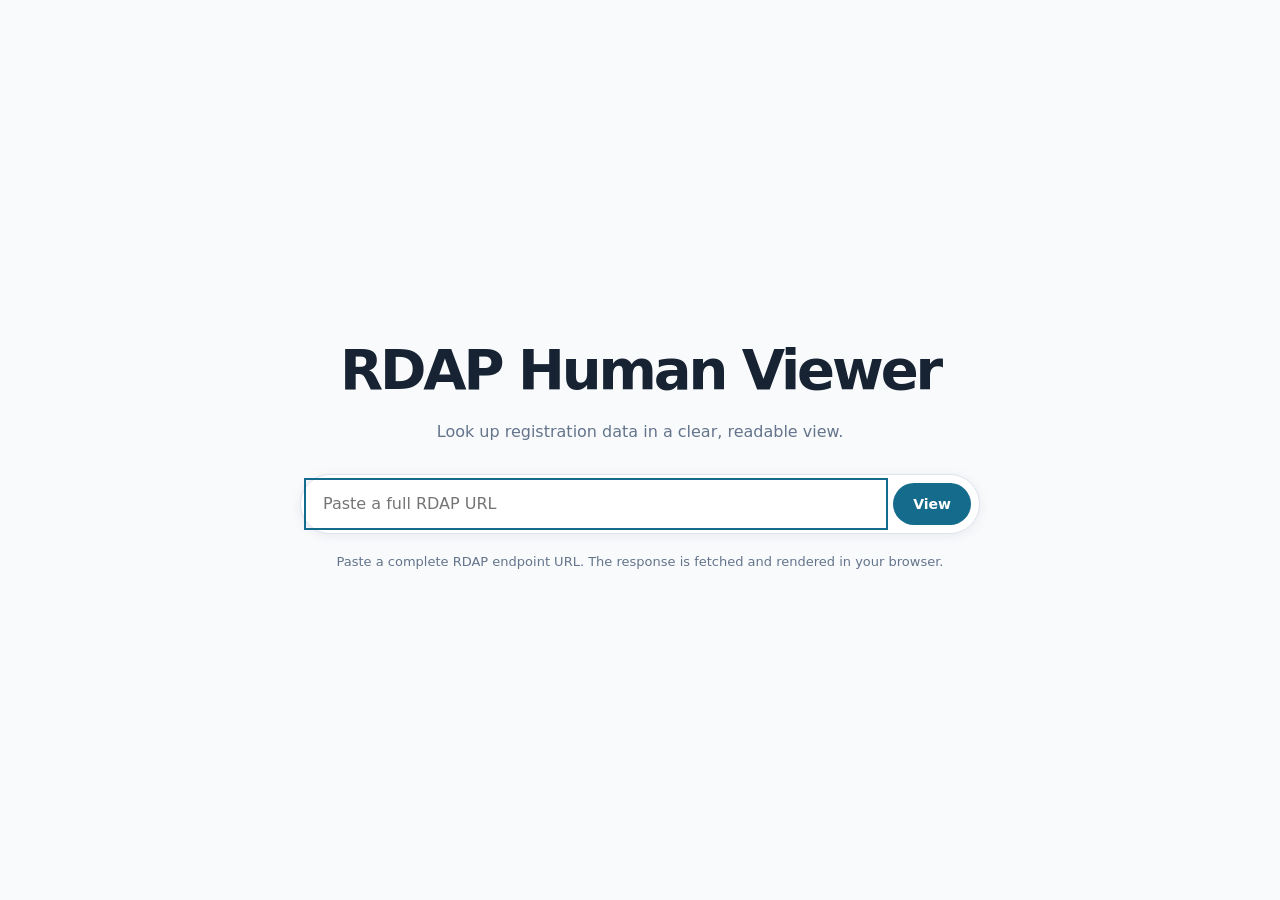
==== web/index.html @ 5866543b "chore:(AI) intial commit" ====
<!doctype html>
<html lang="en">
<head>
  <meta charset="utf-8">
  <meta name="viewport" content="width=device-width, initial-scale=1">
  <meta name="description" content="A clear, standards-aware view of RDAP registration data, rendered in your browser.">
  <title>RDAP Human Viewer</title>
  <style>
    :root{color-scheme:light dark;font:16px/1.5 system-ui,-apple-system,BlinkMacSystemFont,"Segoe UI",sans-serif;background:#f8fafc;color:#172332}
    @media(prefers-color-scheme:dark){:root{background:#101820;color:#e9f2fa}}
    *{box-sizing:border-box}body{margin:0;min-height:100vh;display:grid;place-items:center;padding:24px}
    .landing{width:min(100%,680px);text-align:center}.brand{font-size:clamp(36px,8vw,56px);font-weight:650;letter-spacing:-.055em;margin:0 0 8px}.tagline{color:#64748b;margin:0 0 30px}
    form{display:flex;gap:10px;padding:8px;border:1px solid #dce4ec;border-radius:999px;background:#fff;box-shadow:0 2px 12px #17233212}
    input{flex:1;min-width:0;border:0;outline:0;background:transparent;color:#172332;padding:9px 14px;font:inherit}
    button{border:0;border-radius:999px;background:#156b8c;color:white;padding:10px 20px;font:600 14px system-ui,sans-serif;cursor:pointer}button:focus-visible,input:focus-visible{outline:2px solid #156b8c;outline-offset:3px}
    .hint{font-size:13px;color:#64748b;margin:18px 0 0}.error{color:#b42318;margin:14px 0 0;font-size:14px}
    @media(prefers-color-scheme:dark){.tagline,.hint{color:#afc0cf}form{background:#17232d;border-color:#324450;box-shadow:none}input{color:#e9f2fa}button{background:#176b82}.error{color:#ff9b91}}
    [hidden]{display:none!important}
  </style>
</head>
<body>
  <main class="landing" id="landing">
    <h1 class="brand">RDAP Human Viewer</h1>
    <p class="tagline">Look up registration data in a clear, readable view.</p>
    <form id="lookup-form" role="search">
      <input id="rdap-url" name="url" type="url" inputmode="url" placeholder="Paste a full RDAP URL" aria-label="Full RDAP URL" required>
      <button type="submit">View</button>
    </form>
    <p id="lookup-error" class="error" role="alert" hidden></p>
    <p class="hint">Paste a complete RDAP endpoint URL. The response is fetched and rendered in your browser.</p>
  </main>
  <div id="viewer-root" hidden></div>
  <script src="../core/rdap.js"></script>
  <script src="../core/renderer.js"></script>
  <script src="src/app.js" data-core-root="../core/"></script>
</body>
</html>
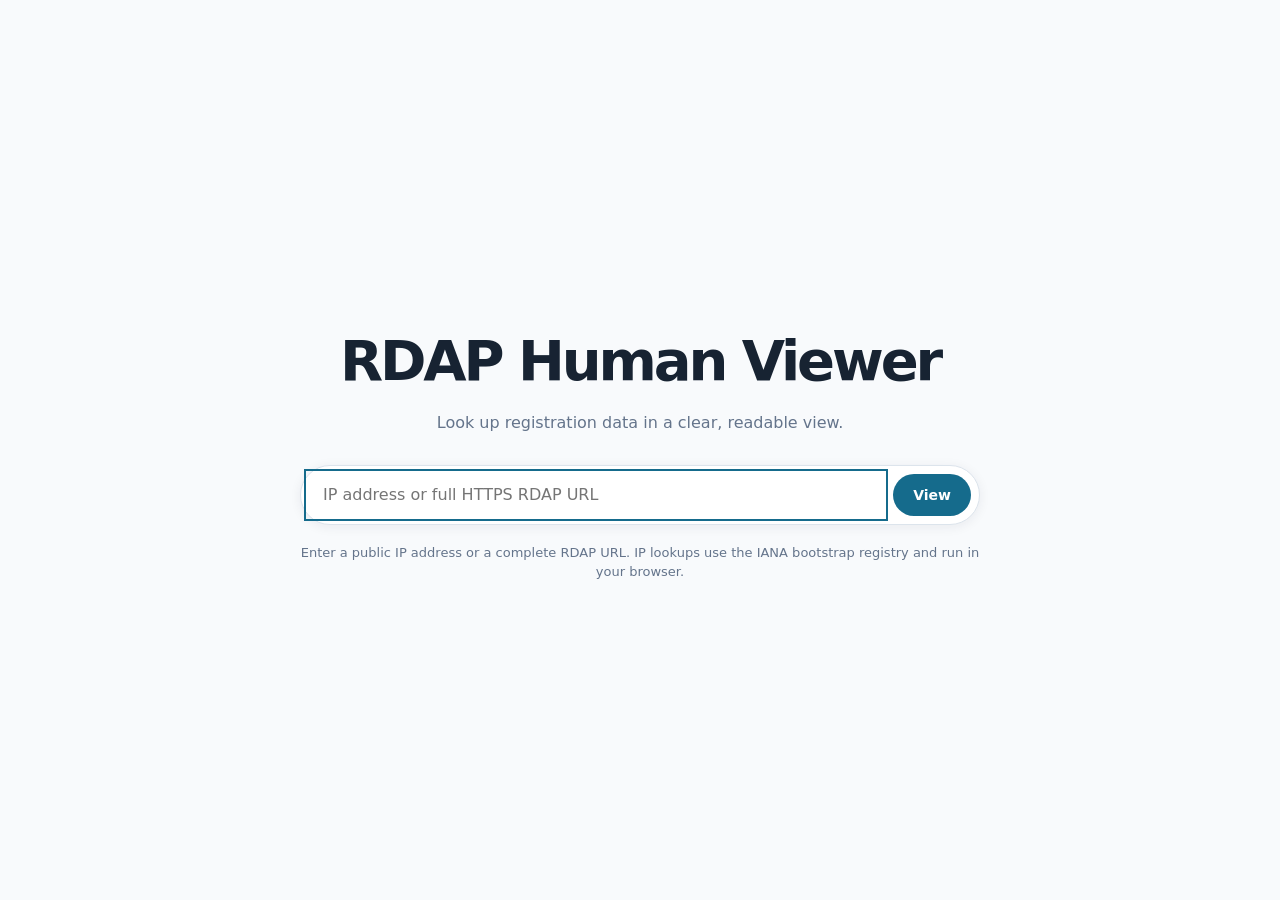
==== commit 3fefeda4: "chore:(AI) allow URL or IPs" ====
--- a/web/index.html
+++ b/web/index.html
@@ -23,11 +23,12 @@
     <h1 class="brand">RDAP Human Viewer</h1>
     <p class="tagline">Look up registration data in a clear, readable view.</p>
     <form id="lookup-form" role="search">
-      <input id="rdap-url" name="url" type="url" inputmode="url" placeholder="Paste a full RDAP URL" aria-label="Full RDAP URL" required>
+      <input id="rdap-url" name="url" type="text" inputmode="url" placeholder="IP address or full HTTPS RDAP URL" aria-label="IPv4 address, IPv6 address, or full HTTPS RDAP URL" aria-describedby="lookup-status lookup-error" required>
       <button type="submit">View</button>
     </form>
+    <p id="lookup-status" role="status" aria-live="polite" hidden></p>
     <p id="lookup-error" class="error" role="alert" hidden></p>
-    <p class="hint">Paste a complete RDAP endpoint URL. The response is fetched and rendered in your browser.</p>
+    <p class="hint">Enter a public IP address or a complete RDAP URL. IP lookups use the IANA bootstrap registry and run in your browser.</p>
   </main>
   <div id="viewer-root" hidden></div>
   <script src="../core/rdap.js"></script>
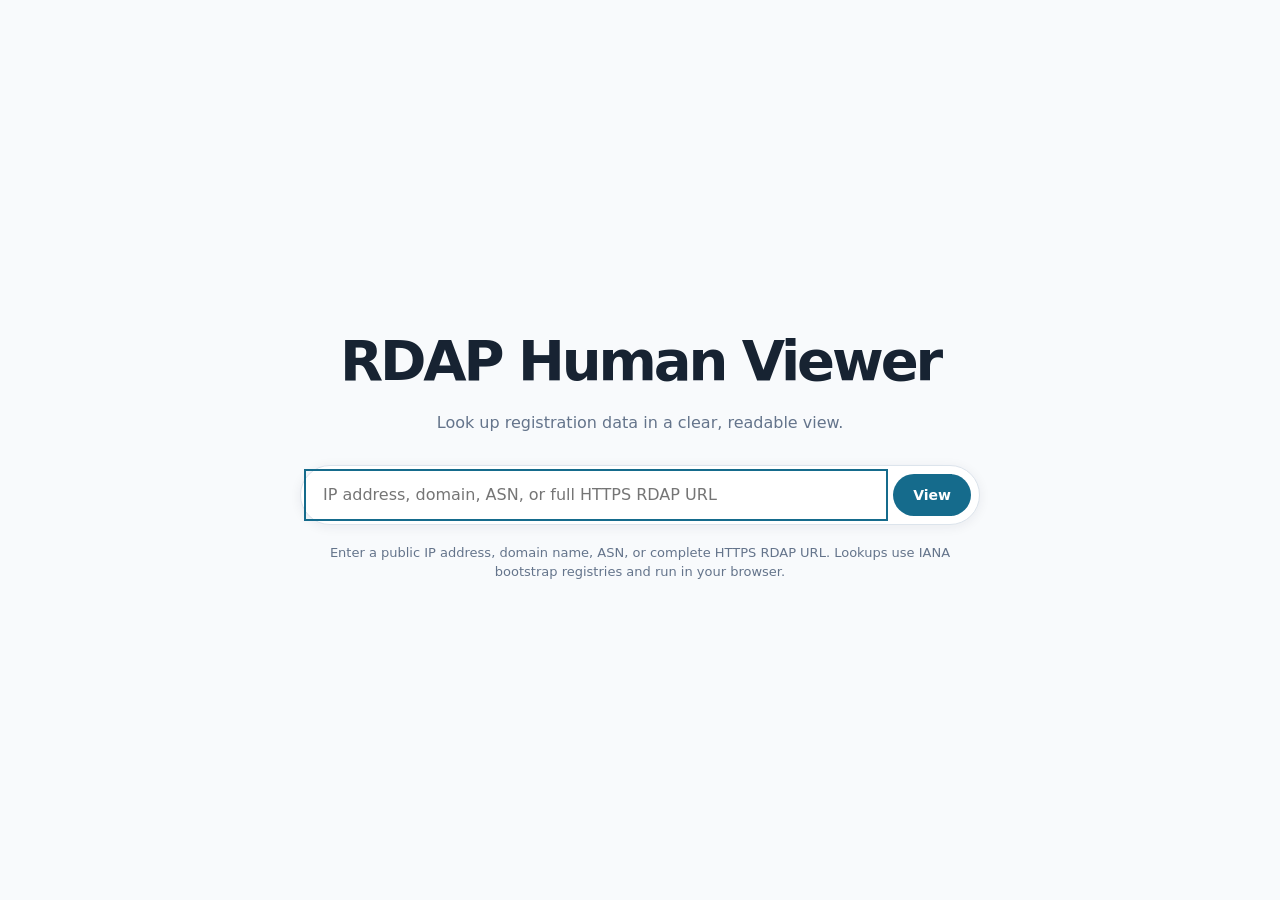
==== commit 598f5696: "chore:(AI) add all types of input RDAP supports" ====
--- a/web/index.html
+++ b/web/index.html
@@ -23,12 +23,12 @@
     <h1 class="brand">RDAP Human Viewer</h1>
     <p class="tagline">Look up registration data in a clear, readable view.</p>
     <form id="lookup-form" role="search">
-      <input id="rdap-url" name="url" type="text" inputmode="url" placeholder="IP address or full HTTPS RDAP URL" aria-label="IPv4 address, IPv6 address, or full HTTPS RDAP URL" aria-describedby="lookup-status lookup-error" required>
+      <input id="rdap-url" name="url" type="text" inputmode="url" placeholder="IP address, domain, ASN, or full HTTPS RDAP URL" aria-label="IPv4 or IPv6 address, domain name, ASN, or full HTTPS RDAP URL" aria-describedby="lookup-status lookup-error" required>
       <button type="submit">View</button>
     </form>
     <p id="lookup-status" role="status" aria-live="polite" hidden></p>
     <p id="lookup-error" class="error" role="alert" hidden></p>
-    <p class="hint">Enter a public IP address or a complete RDAP URL. IP lookups use the IANA bootstrap registry and run in your browser.</p>
+    <p class="hint">Enter a public IP address, domain name, ASN, or complete HTTPS RDAP URL. Lookups use IANA bootstrap registries and run in your browser.</p>
   </main>
   <div id="viewer-root" hidden></div>
   <script src="../core/rdap.js"></script>
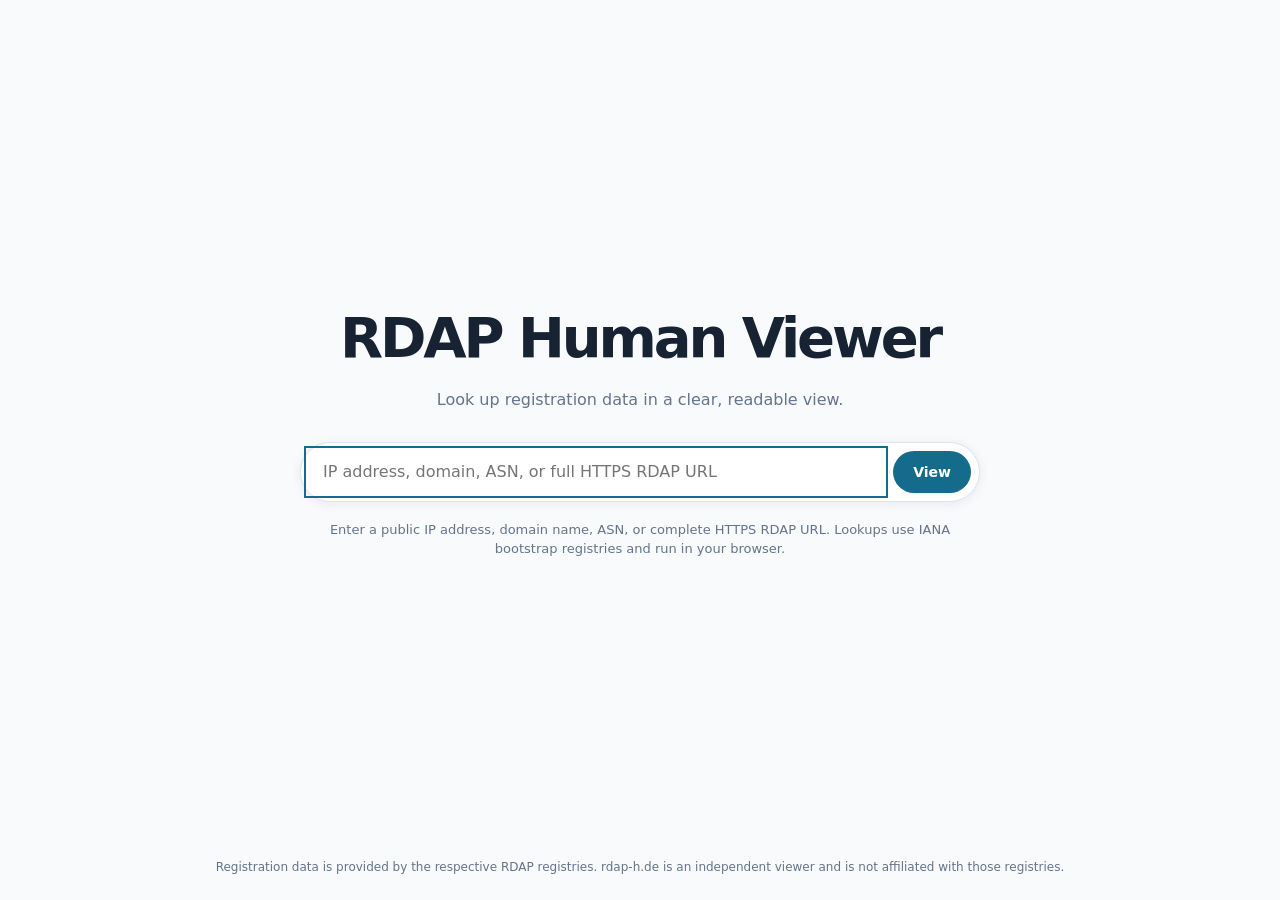
==== commit e6e3245a: "chore:(AI) handle rate limiting responsibly" ====
--- a/web/index.html
+++ b/web/index.html
@@ -8,13 +8,15 @@
   <style>
     :root{color-scheme:light dark;font:16px/1.5 system-ui,-apple-system,BlinkMacSystemFont,"Segoe UI",sans-serif;background:#f8fafc;color:#172332}
     @media(prefers-color-scheme:dark){:root{background:#101820;color:#e9f2fa}}
-    *{box-sizing:border-box}body{margin:0;min-height:100vh;display:grid;place-items:center;padding:24px}
+    *{box-sizing:border-box}body{margin:0;min-height:100vh;display:grid;grid-template-rows:1fr auto;place-items:center;padding:24px}
     .landing{width:min(100%,680px);text-align:center}.brand{font-size:clamp(36px,8vw,56px);font-weight:650;letter-spacing:-.055em;margin:0 0 8px}.tagline{color:#64748b;margin:0 0 30px}
     form{display:flex;gap:10px;padding:8px;border:1px solid #dce4ec;border-radius:999px;background:#fff;box-shadow:0 2px 12px #17233212}
     input{flex:1;min-width:0;border:0;outline:0;background:transparent;color:#172332;padding:9px 14px;font:inherit}
     button{border:0;border-radius:999px;background:#156b8c;color:white;padding:10px 20px;font:600 14px system-ui,sans-serif;cursor:pointer}button:focus-visible,input:focus-visible{outline:2px solid #156b8c;outline-offset:3px}
     .hint{font-size:13px;color:#64748b;margin:18px 0 0}.error{color:#b42318;margin:14px 0 0;font-size:14px}
-    @media(prefers-color-scheme:dark){.tagline,.hint{color:#afc0cf}form{background:#17232d;border-color:#324450;box-shadow:none}input{color:#e9f2fa}button{background:#176b82}.error{color:#ff9b91}}
+    .retry-button{display:block;margin:14px auto 0;border:1px solid #dce4ec;border-radius:999px;background:transparent;color:inherit;padding:8px 16px;font:600 13px system-ui,sans-serif;cursor:pointer}.retry-button:disabled{opacity:.55;cursor:wait}
+    .site-attribution{width:100%;align-self:end;text-align:center;margin-top:28px;color:#64748b;font-size:12px}.site-attribution a{color:inherit}
+    @media(prefers-color-scheme:dark){.tagline,.hint{color:#afc0cf}form{background:#17232d;border-color:#324450;box-shadow:none}input{color:#e9f2fa}button{background:#176b82}.error{color:#ff9b91}.retry-button{border-color:#324450}.site-attribution{color:#afc0cf}}
     [hidden]{display:none!important}
   </style>
 </head>
@@ -28,9 +30,11 @@
     </form>
     <p id="lookup-status" role="status" aria-live="polite" hidden></p>
     <p id="lookup-error" class="error" role="alert" hidden></p>
+    <button id="retry-lookup" class="retry-button" type="button" hidden>Retry lookup</button>
     <p class="hint">Enter a public IP address, domain name, ASN, or complete HTTPS RDAP URL. Lookups use IANA bootstrap registries and run in your browser.</p>
   </main>
   <div id="viewer-root" hidden></div>
+  <footer id="landing-attribution" class="site-attribution">Registration data is provided by the respective RDAP registries. rdap-h.de is an independent viewer and is not affiliated with those registries.</footer>
   <script src="../core/rdap.js"></script>
   <script src="../core/renderer.js"></script>
   <script src="src/app.js" data-core-root="../core/"></script>
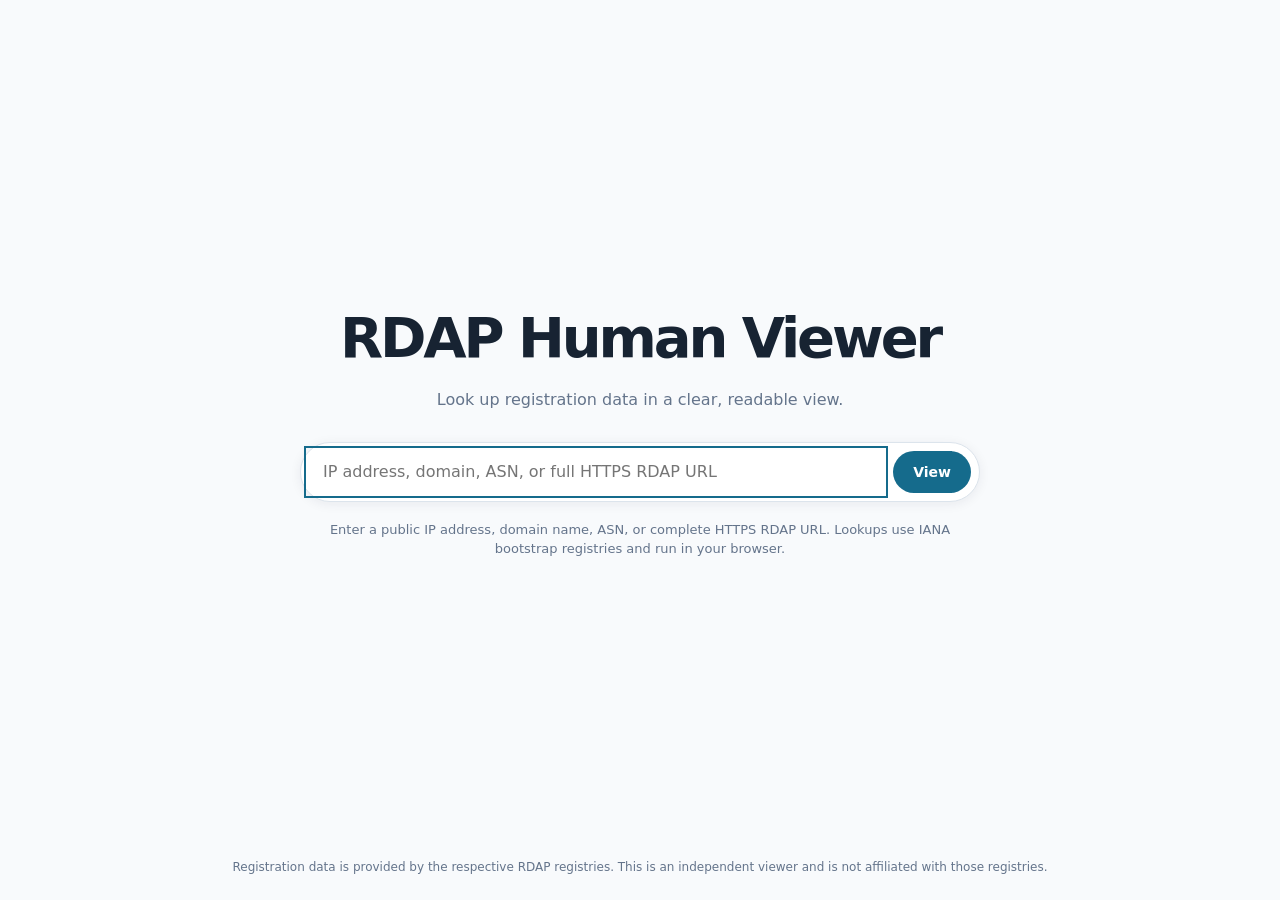
==== commit a41f09ce: "chore:(AI) separate web and extension - add settings" ====
--- a/web/index.html
+++ b/web/index.html
@@ -31,10 +31,11 @@
     <p id="lookup-status" role="status" aria-live="polite" hidden></p>
     <p id="lookup-error" class="error" role="alert" hidden></p>
     <button id="retry-lookup" class="retry-button" type="button" hidden>Retry lookup</button>
+    <button id="grant-service-access" class="retry-button" type="button" hidden>Allow access to the RDAP service</button>
     <p class="hint">Enter a public IP address, domain name, ASN, or complete HTTPS RDAP URL. Lookups use IANA bootstrap registries and run in your browser.</p>
   </main>
   <div id="viewer-root" hidden></div>
-  <footer id="landing-attribution" class="site-attribution">Registration data is provided by the respective RDAP registries. rdap-h.de is an independent viewer and is not affiliated with those registries.</footer>
+  <footer id="landing-attribution" class="site-attribution">Registration data is provided by the respective RDAP registries. This is an independent viewer and is not affiliated with those registries.</footer>
   <script src="../core/rdap.js"></script>
   <script src="../core/renderer.js"></script>
   <script src="src/app.js" data-core-root="../core/"></script>
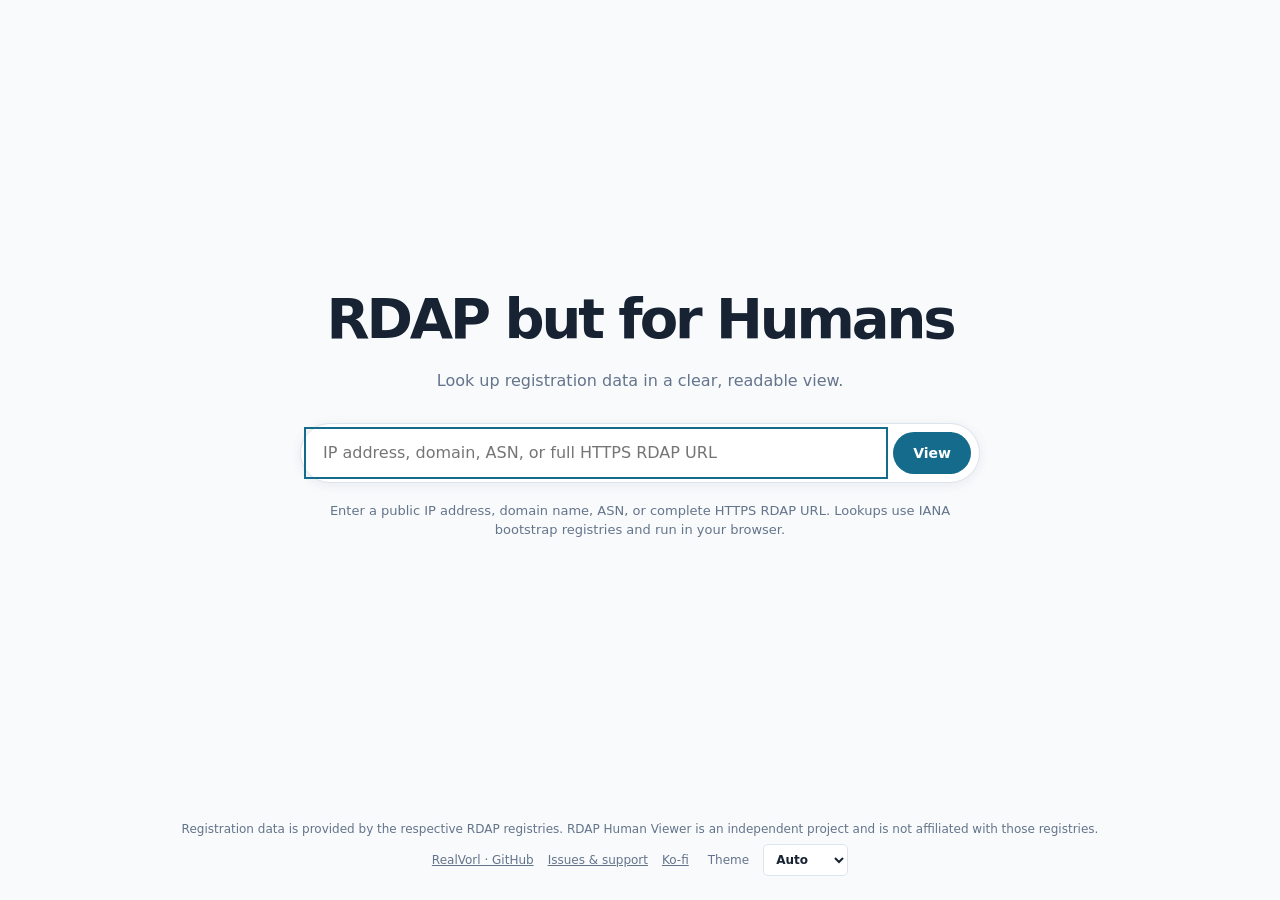
==== commit ca0468ff: "chore:(AI) bundle to docker container" ====
--- a/web/index.html
+++ b/web/index.html
@@ -5,9 +5,9 @@
   <meta name="viewport" content="width=device-width, initial-scale=1">
   <meta name="description" content="A clear, standards-aware view of RDAP registration data, rendered in your browser.">
   <title>RDAP Human Viewer</title>
+  <link rel="stylesheet" href="../core/theme.css">
   <style>
-    :root{color-scheme:light dark;font:16px/1.5 system-ui,-apple-system,BlinkMacSystemFont,"Segoe UI",sans-serif;background:#f8fafc;color:#172332}
-    @media(prefers-color-scheme:dark){:root{background:#101820;color:#e9f2fa}}
+    :root{color-scheme:light;font:16px/1.5 system-ui,-apple-system,BlinkMacSystemFont,"Segoe UI",sans-serif;background:#f8fafc;color:#172332}
     *{box-sizing:border-box}body{margin:0;min-height:100vh;display:grid;grid-template-rows:1fr auto;place-items:center;padding:24px}
     .landing{width:min(100%,680px);text-align:center}.brand{font-size:clamp(36px,8vw,56px);font-weight:650;letter-spacing:-.055em;margin:0 0 8px}.tagline{color:#64748b;margin:0 0 30px}
     form{display:flex;gap:10px;padding:8px;border:1px solid #dce4ec;border-radius:999px;background:#fff;box-shadow:0 2px 12px #17233212}
@@ -15,14 +15,14 @@
     button{border:0;border-radius:999px;background:#156b8c;color:white;padding:10px 20px;font:600 14px system-ui,sans-serif;cursor:pointer}button:focus-visible,input:focus-visible{outline:2px solid #156b8c;outline-offset:3px}
     .hint{font-size:13px;color:#64748b;margin:18px 0 0}.error{color:#b42318;margin:14px 0 0;font-size:14px}
     .retry-button{display:block;margin:14px auto 0;border:1px solid #dce4ec;border-radius:999px;background:transparent;color:inherit;padding:8px 16px;font:600 13px system-ui,sans-serif;cursor:pointer}.retry-button:disabled{opacity:.55;cursor:wait}
-    .site-attribution{width:100%;align-self:end;text-align:center;margin-top:28px;color:#64748b;font-size:12px}.site-attribution a{color:inherit}
-    @media(prefers-color-scheme:dark){.tagline,.hint{color:#afc0cf}form{background:#17232d;border-color:#324450;box-shadow:none}input{color:#e9f2fa}button{background:#176b82}.error{color:#ff9b91}.retry-button{border-color:#324450}.site-attribution{color:#afc0cf}}
+    .site-attribution{width:100%;align-self:end;text-align:center;margin-top:28px;color:#64748b;font-size:12px}.site-attribution p{margin:0 0 6px}.site-links{display:flex;justify-content:center;gap:14px;flex-wrap:wrap;align-items:center}.site-attribution a{color:inherit}.site-links label{margin-left:5px;font-size:12px}.landing-theme-select{padding:5px 20px 5px 8px}
+    :root[data-theme="light"]{color-scheme:light;background:#f8fafc;color:#172332}:root[data-theme="dark"]{color-scheme:dark;background:#101820;color:#e9f2fa}:root[data-theme="dark"] .tagline,:root[data-theme="dark"] .hint{color:#afc0cf}:root[data-theme="dark"] form{background:#17232d;border-color:#324450;box-shadow:none}:root[data-theme="dark"] input{color:#e9f2fa}:root[data-theme="dark"] button{background:#176b82}:root[data-theme="dark"] .error{color:#ff9b91}:root[data-theme="dark"] .retry-button{border-color:#324450}:root[data-theme="dark"] .site-attribution{color:#afc0cf}
     [hidden]{display:none!important}
   </style>
 </head>
 <body>
   <main class="landing" id="landing">
-    <h1 class="brand">RDAP Human Viewer</h1>
+    <h1 class="brand">RDAP but for Humans</h1>
     <p class="tagline">Look up registration data in a clear, readable view.</p>
     <form id="lookup-form" role="search">
       <input id="rdap-url" name="url" type="text" inputmode="url" placeholder="IP address, domain, ASN, or full HTTPS RDAP URL" aria-label="IPv4 or IPv6 address, domain name, ASN, or full HTTPS RDAP URL" aria-describedby="lookup-status lookup-error" required>
@@ -35,7 +35,15 @@
     <p class="hint">Enter a public IP address, domain name, ASN, or complete HTTPS RDAP URL. Lookups use IANA bootstrap registries and run in your browser.</p>
   </main>
   <div id="viewer-root" hidden></div>
-  <footer id="landing-attribution" class="site-attribution">Registration data is provided by the respective RDAP registries. This is an independent viewer and is not affiliated with those registries.</footer>
+  <footer id="landing-attribution" class="site-attribution">
+    <p>Registration data is provided by the respective RDAP registries. RDAP Human Viewer is an independent project and is not affiliated with those registries.</p>
+    <nav class="site-links" aria-label="Project links">
+      <a href="https://github.com/realvorl/rdap-human-viewer" target="_blank" rel="noopener noreferrer">RealVorl · GitHub</a>
+      <a href="https://github.com/realvorl/rdap-human-viewer/issues" target="_blank" rel="noopener noreferrer">Issues &amp; support</a>
+      <a href="https://ko-fi.com/realvorl" target="_blank" rel="noopener noreferrer">Ko-fi</a>
+      <label for="landing-theme">Theme</label><select id="landing-theme" class="theme-select landing-theme-select" aria-label="Color theme"><option value="auto">Auto</option><option value="light">Light</option><option value="dark">Dark</option></select>
+    </nav>
+  </footer>
   <script src="../core/rdap.js"></script>
   <script src="../core/renderer.js"></script>
   <script src="src/app.js" data-core-root="../core/"></script>
--- a/core/theme.css
+++ b/core/theme.css
@@ -0,0 +1,6 @@
+.theme-select{appearance:auto;min-height:32px;padding:5px 25px 5px 9px;border:1px solid var(--theme-line,#dce4ec);border-radius:5px;background:var(--theme-panel,#fff);color:var(--theme-text,#172332);font:600 12px/1.3 system-ui,-apple-system,BlinkMacSystemFont,"Segoe UI",sans-serif;cursor:pointer}
+.theme-select:focus-visible{outline:2px solid var(--theme-accent,#156b8c);outline-offset:2px}
+.theme-select option{background:var(--theme-panel,#fff);color:var(--theme-text,#172332)}
+.app[data-theme="dark"] .theme-select{--theme-line:#324450;--theme-panel:#17232d;--theme-text:#e9f2fa;--theme-accent:#79cde6;color-scheme:dark}
+html[data-theme="light"] .landing-theme-select{--theme-line:#dce4ec;--theme-panel:#fff;--theme-text:#172332;--theme-accent:#156b8c;color-scheme:light}
+html[data-theme="dark"] .landing-theme-select{--theme-line:#324450;--theme-panel:#17232d;--theme-text:#e9f2fa;--theme-accent:#79cde6;color-scheme:dark}
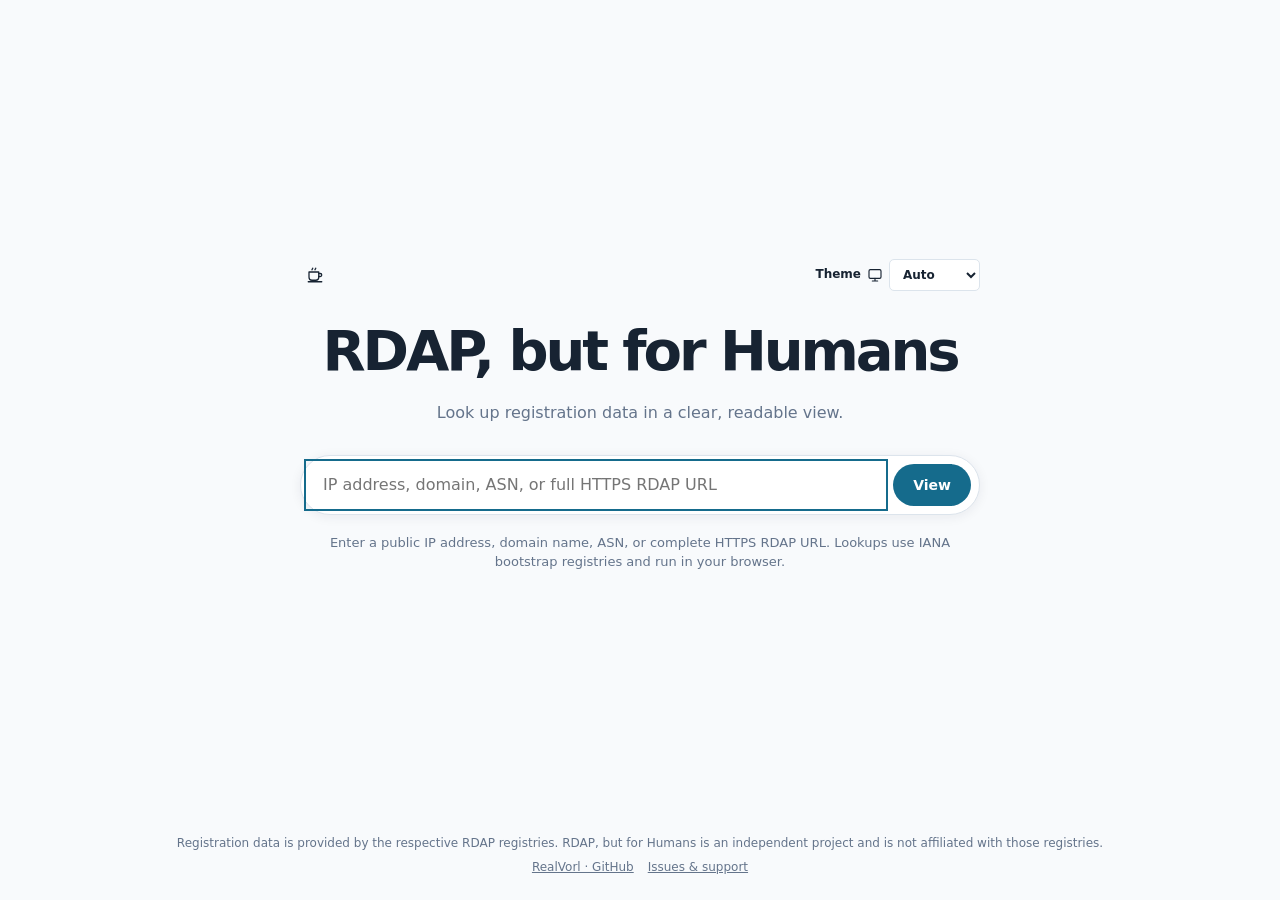
==== commit 03a295a0: "chore:(AI) final design touches" ====
--- a/web/index.html
+++ b/web/index.html
@@ -4,10 +4,14 @@
   <meta charset="utf-8">
   <meta name="viewport" content="width=device-width, initial-scale=1">
   <meta name="description" content="A clear, standards-aware view of RDAP registration data, rendered in your browser.">
-  <title>RDAP Human Viewer</title>
+  <title>RDAP, but for Humans</title>
+  <link rel="icon" type="image/svg+xml" href="../assets/icon-small.svg">
+  <link rel="icon" type="image/png" sizes="48x48" href="../assets/icon-48.png">
+  <link rel="icon" type="image/png" sizes="128x128" href="../assets/icon-128.png">
+  <link rel="apple-touch-icon" href="../assets/icon-128.png">
   <link rel="stylesheet" href="../core/theme.css">
   <style>
-    :root{color-scheme:light;font:16px/1.5 system-ui,-apple-system,BlinkMacSystemFont,"Segoe UI",sans-serif;background:#f8fafc;color:#172332}
+    :root{--text:#172332;--line:#dce4ec;--panel:#fff;--accent:#156b8c;color-scheme:light;font:16px/1.5 system-ui,-apple-system,BlinkMacSystemFont,"Segoe UI",sans-serif;background:#f8fafc;color:#172332}
     *{box-sizing:border-box}body{margin:0;min-height:100vh;display:grid;grid-template-rows:1fr auto;place-items:center;padding:24px}
     .landing{width:min(100%,680px);text-align:center}.brand{font-size:clamp(36px,8vw,56px);font-weight:650;letter-spacing:-.055em;margin:0 0 8px}.tagline{color:#64748b;margin:0 0 30px}
     form{display:flex;gap:10px;padding:8px;border:1px solid #dce4ec;border-radius:999px;background:#fff;box-shadow:0 2px 12px #17233212}
@@ -15,14 +19,15 @@
     button{border:0;border-radius:999px;background:#156b8c;color:white;padding:10px 20px;font:600 14px system-ui,sans-serif;cursor:pointer}button:focus-visible,input:focus-visible{outline:2px solid #156b8c;outline-offset:3px}
     .hint{font-size:13px;color:#64748b;margin:18px 0 0}.error{color:#b42318;margin:14px 0 0;font-size:14px}
     .retry-button{display:block;margin:14px auto 0;border:1px solid #dce4ec;border-radius:999px;background:transparent;color:inherit;padding:8px 16px;font:600 13px system-ui,sans-serif;cursor:pointer}.retry-button:disabled{opacity:.55;cursor:wait}
-    .site-attribution{width:100%;align-self:end;text-align:center;margin-top:28px;color:#64748b;font-size:12px}.site-attribution p{margin:0 0 6px}.site-links{display:flex;justify-content:center;gap:14px;flex-wrap:wrap;align-items:center}.site-attribution a{color:inherit}.site-links label{margin-left:5px;font-size:12px}.landing-theme-select{padding:5px 20px 5px 8px}
-    :root[data-theme="light"]{color-scheme:light;background:#f8fafc;color:#172332}:root[data-theme="dark"]{color-scheme:dark;background:#101820;color:#e9f2fa}:root[data-theme="dark"] .tagline,:root[data-theme="dark"] .hint{color:#afc0cf}:root[data-theme="dark"] form{background:#17232d;border-color:#324450;box-shadow:none}:root[data-theme="dark"] input{color:#e9f2fa}:root[data-theme="dark"] button{background:#176b82}:root[data-theme="dark"] .error{color:#ff9b91}:root[data-theme="dark"] .retry-button{border-color:#324450}:root[data-theme="dark"] .site-attribution{color:#afc0cf}
+    .site-attribution{width:100%;align-self:end;text-align:center;margin-top:28px;color:#64748b;font-size:12px}.site-attribution p{margin:0 0 6px}.site-links{display:flex;justify-content:center;gap:14px;flex-wrap:wrap;align-items:center}.site-attribution a{color:inherit}
+    :root[data-theme="light"]{--text:#172332;--line:#dce4ec;--panel:#fff;--accent:#156b8c;color-scheme:light;background:#f8fafc;color:#172332}:root[data-theme="dark"]{--text:#e9f2fa;--line:#324450;--panel:#17232d;--accent:#79cde6;color-scheme:dark;background:#101820;color:#e9f2fa}:root[data-theme="dark"] .tagline,:root[data-theme="dark"] .hint{color:#afc0cf}:root[data-theme="dark"] form{background:#17232d;border-color:#324450;box-shadow:none}:root[data-theme="dark"] input{color:#e9f2fa}:root[data-theme="dark"] button{background:#176b82}:root[data-theme="dark"] .error{color:#ff9b91}:root[data-theme="dark"] .retry-button{border-color:#324450}:root[data-theme="dark"] .site-attribution{color:#afc0cf}
     [hidden]{display:none!important}
   </style>
 </head>
 <body>
   <main class="landing" id="landing">
-    <h1 class="brand">RDAP but for Humans</h1>
+    <div id="landing-toolbar-slot" class="landing-toolbar-slot"></div>
+    <h1 class="brand">RDAP, but for Humans</h1>
     <p class="tagline">Look up registration data in a clear, readable view.</p>
     <form id="lookup-form" role="search">
       <input id="rdap-url" name="url" type="text" inputmode="url" placeholder="IP address, domain, ASN, or full HTTPS RDAP URL" aria-label="IPv4 or IPv6 address, domain name, ASN, or full HTTPS RDAP URL" aria-describedby="lookup-status lookup-error" required>
@@ -36,12 +41,10 @@
   </main>
   <div id="viewer-root" hidden></div>
   <footer id="landing-attribution" class="site-attribution">
-    <p>Registration data is provided by the respective RDAP registries. RDAP Human Viewer is an independent project and is not affiliated with those registries.</p>
+    <p>Registration data is provided by the respective RDAP registries. RDAP, but for Humans is an independent project and is not affiliated with those registries.</p>
     <nav class="site-links" aria-label="Project links">
       <a href="https://github.com/realvorl/rdap-human-viewer" target="_blank" rel="noopener noreferrer">RealVorl · GitHub</a>
       <a href="https://github.com/realvorl/rdap-human-viewer/issues" target="_blank" rel="noopener noreferrer">Issues &amp; support</a>
-      <a href="https://ko-fi.com/realvorl" target="_blank" rel="noopener noreferrer">Ko-fi</a>
-      <label for="landing-theme">Theme</label><select id="landing-theme" class="theme-select landing-theme-select" aria-label="Color theme"><option value="auto">Auto</option><option value="light">Light</option><option value="dark">Dark</option></select>
     </nav>
   </footer>
   <script src="../core/rdap.js"></script>
--- a/core/theme.css
+++ b/core/theme.css
@@ -1,6 +1,13 @@
-.theme-select{appearance:auto;min-height:32px;padding:5px 25px 5px 9px;border:1px solid var(--theme-line,#dce4ec);border-radius:5px;background:var(--theme-panel,#fff);color:var(--theme-text,#172332);font:600 12px/1.3 system-ui,-apple-system,BlinkMacSystemFont,"Segoe UI",sans-serif;cursor:pointer}
-.theme-select:focus-visible{outline:2px solid var(--theme-accent,#156b8c);outline-offset:2px}
-.theme-select option{background:var(--theme-panel,#fff);color:var(--theme-text,#172332)}
-.app[data-theme="dark"] .theme-select{--theme-line:#324450;--theme-panel:#17232d;--theme-text:#e9f2fa;--theme-accent:#79cde6;color-scheme:dark}
-html[data-theme="light"] .landing-theme-select{--theme-line:#dce4ec;--theme-panel:#fff;--theme-text:#172332;--theme-accent:#156b8c;color-scheme:light}
-html[data-theme="dark"] .landing-theme-select{--theme-line:#324450;--theme-panel:#17232d;--theme-text:#e9f2fa;--theme-accent:#79cde6;color-scheme:dark}
+.theme-control{--theme-text:var(--text,#172332);--theme-line:var(--line,#dce4ec);--theme-panel:var(--panel,#fff);--theme-accent:var(--accent,#156b8c);display:inline-flex;align-items:center;gap:6px;min-width:0;flex:none;white-space:nowrap}
+.theme-label{font:600 12px/1.3 system-ui,-apple-system,BlinkMacSystemFont,"Segoe UI",sans-serif;color:var(--theme-text)}
+.theme-icon{display:block;flex:none;width:16px;height:16px;color:var(--theme-text)}
+.theme-select{appearance:auto;min-height:32px;padding:5px 25px 5px 9px;border:1px solid var(--theme-line);border-radius:5px;background:var(--theme-panel);color:var(--theme-text);font:600 12px/1.3 system-ui,-apple-system,BlinkMacSystemFont,"Segoe UI",sans-serif;cursor:pointer}
+.theme-select:focus-visible{outline:2px solid var(--theme-accent);outline-offset:2px}
+.theme-select option{background:var(--theme-panel);color:var(--theme-text)}
+.toolbar-kofi{display:inline-flex;align-items:center;justify-content:center;flex:none;width:30px;height:32px;border-radius:4px;color:var(--text,var(--theme-text,#172332));text-decoration:none}
+.kofi-icon{display:block;width:18px;height:18px;color:inherit}
+.toolbar-kofi:hover{color:var(--accent,var(--theme-accent,#156b8c))}
+.toolbar-kofi:focus-visible{outline:2px solid var(--accent,var(--theme-accent,#156b8c));outline-offset:2px}
+.landing-toolbar-slot{width:100%;margin:0 0 18px}
+.landing-toolbar{display:flex;align-items:center;justify-content:space-between;gap:8px;flex-wrap:wrap;width:100%;min-width:0}
+.landing-toolbar .theme-control{margin-left:auto}
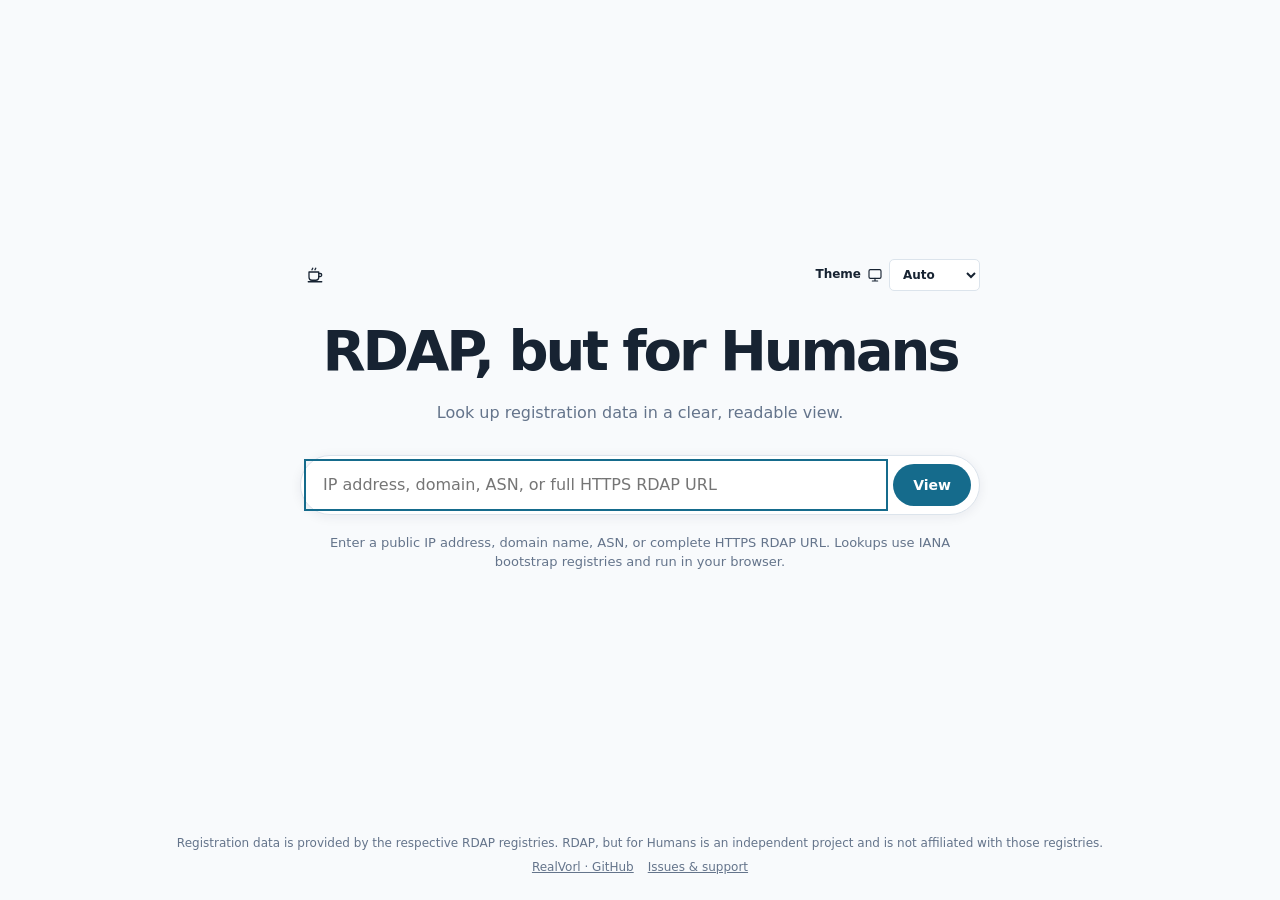
==== commit c21512de: "chore:(AI) adapt github links" ====
--- a/web/index.html
+++ b/web/index.html
@@ -43,8 +43,8 @@
   <footer id="landing-attribution" class="site-attribution">
     <p>Registration data is provided by the respective RDAP registries. RDAP, but for Humans is an independent project and is not affiliated with those registries.</p>
     <nav class="site-links" aria-label="Project links">
-      <a href="https://github.com/realvorl/rdap-human-viewer" target="_blank" rel="noopener noreferrer">RealVorl · GitHub</a>
-      <a href="https://github.com/realvorl/rdap-human-viewer/issues" target="_blank" rel="noopener noreferrer">Issues &amp; support</a>
+      <a href="https://github.com/realvorl/rdap-h" target="_blank" rel="noopener noreferrer">RealVorl · GitHub</a>
+      <a href="https://github.com/realvorl/rdap-h/issues" target="_blank" rel="noopener noreferrer">Issues &amp; support</a>
     </nav>
   </footer>
   <script src="../core/rdap.js"></script>
